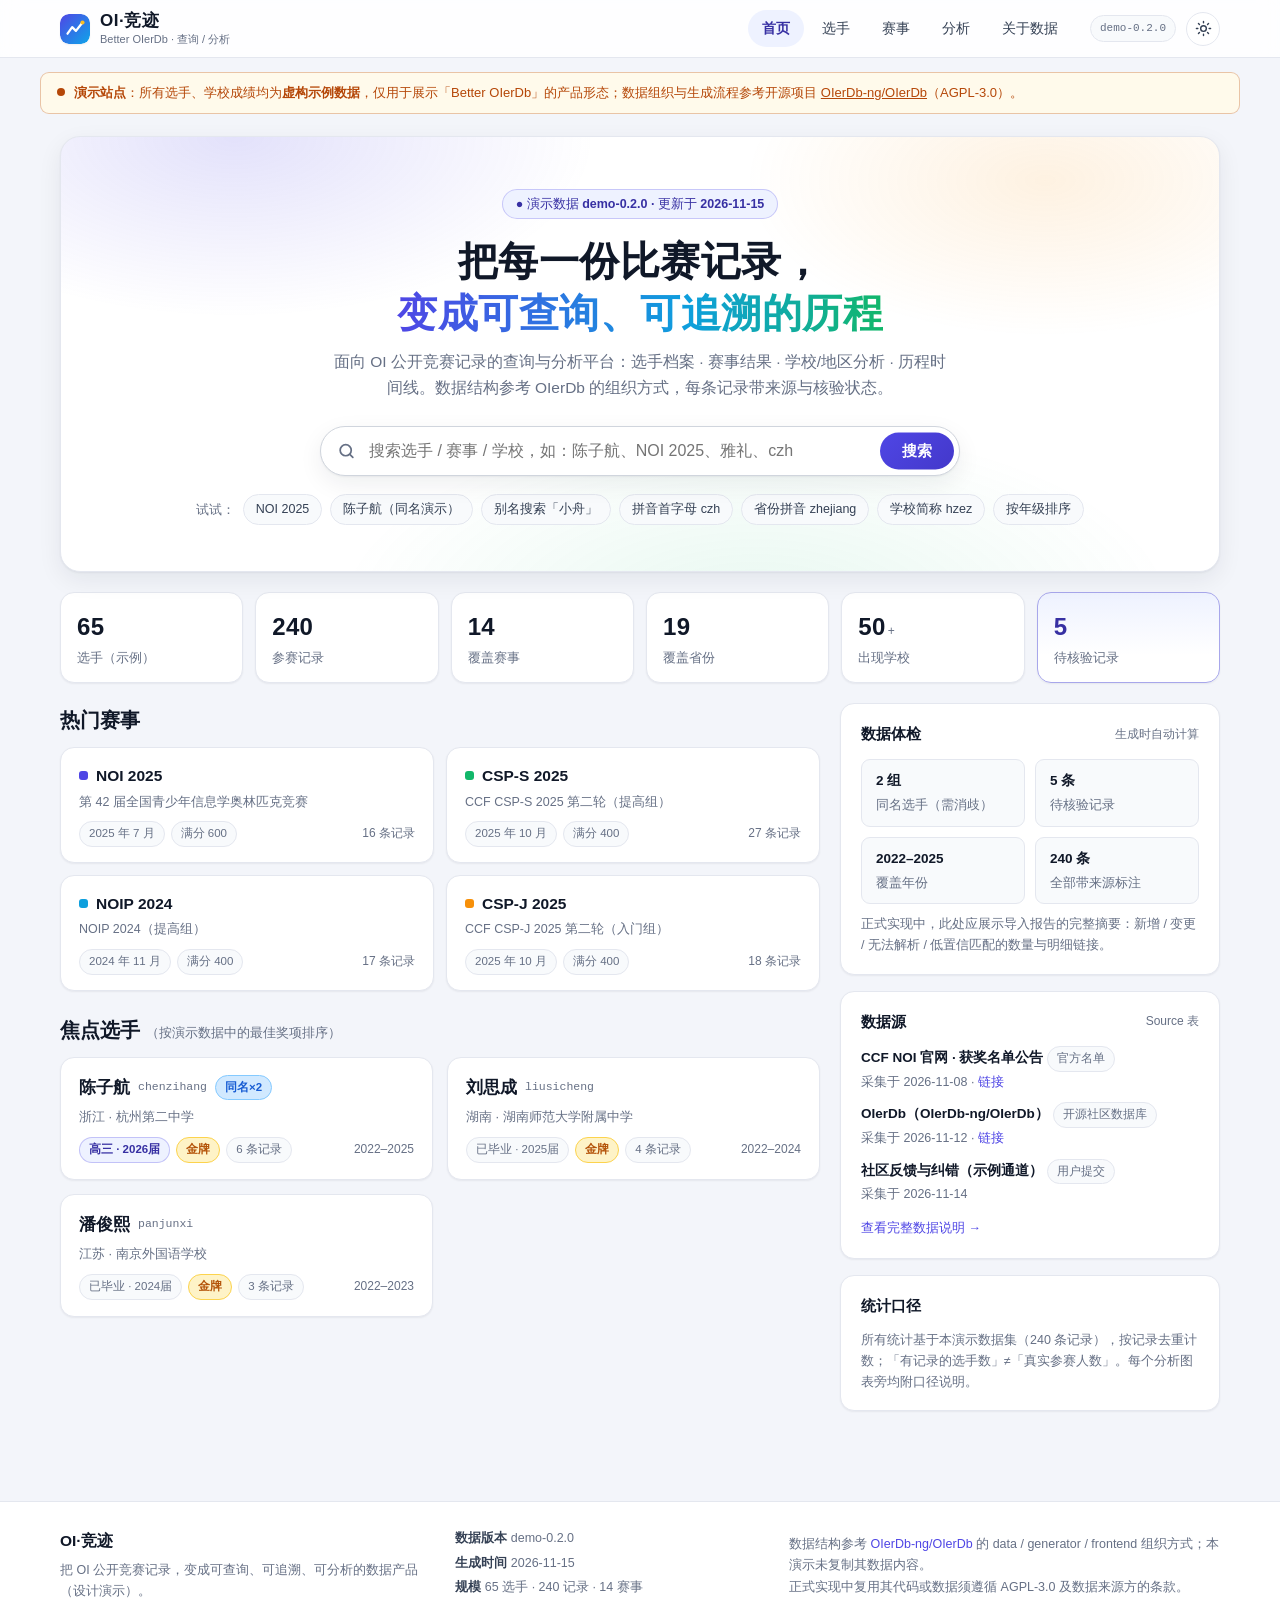
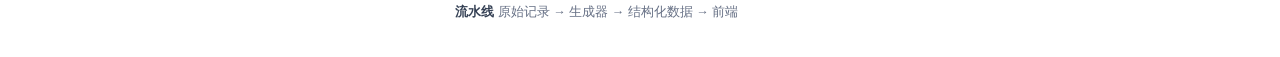
==== index.html @ b0ad38f4 "Build OI results search and analysis demo" ====
<!DOCTYPE html>
<html lang="zh-CN" data-theme="light">
<head>
<meta charset="UTF-8">
<meta name="viewport" content="width=device-width, initial-scale=1.0">
<title>OI·竞迹 — Better OIerDb 查询 / 分析演示</title>
<meta name="description" content="面向 OI 公开竞赛记录的查询与分析平台演示：选手档案、赛事结果、学校/地区分析、选手历程时间线。">
<link rel="stylesheet" href="assets/styles.css">
<link rel="icon" href="data:image/svg+xml,%3Csvg xmlns='http://www.w3.org/2000/svg' viewBox='0 0 32 32'%3E%3Crect width='32' height='32' rx='8' fill='%234338ca'/%3E%3Ctext x='16' y='22' font-size='15' font-family='sans-serif' font-weight='700' fill='white' text-anchor='middle'%3EOI%3C/text%3E%3C/svg%3E">
</head>
<body>

<header class="topbar">
  <div class="topbar-inner">
    <a class="brand" href="#/" aria-label="返回首页">
      <span class="brand-logo" aria-hidden="true">
        <svg viewBox="0 0 32 32" width="30" height="30">
          <rect width="32" height="32" rx="9" fill="url(#bg-grad)"></rect>
          <defs><linearGradient id="bg-grad" x1="0" y1="0" x2="1" y2="1">
            <stop offset="0" stop-color="#4f46e5"></stop><stop offset="1" stop-color="#0ea5e9"></stop>
          </linearGradient></defs>
          <path d="M8 21 L13 14 L17 18 L24 9" stroke="#fff" stroke-width="2.4" fill="none" stroke-linecap="round" stroke-linejoin="round"></path>
          <circle cx="24" cy="9" r="2.2" fill="#fbbf24"></circle>
        </svg>
      </span>
      <span class="brand-text">
        <b>OI·竞迹</b>
        <small>Better OIerDb · 查询 / 分析</small>
      </span>
    </a>
    <nav class="mainnav" id="mainnav" aria-label="主导航">
      <a href="#/" data-nav="home">首页</a>
      <a href="#/players" data-nav="players">选手</a>
      <a href="#/contests" data-nav="contests">赛事</a>
      <a href="#/analysis" data-nav="analysis">分析</a>
      <a href="#/about" data-nav="about">关于数据</a>
    </nav>
    <div class="top-actions">
      <span class="ver-chip" id="ver-chip" title="演示数据版本"></span>
      <button class="theme-toggle" id="theme-toggle" type="button" aria-label="切换深浅色主题" title="切换深浅色主题">
        <svg class="ic-sun" viewBox="0 0 24 24" width="17" height="17" fill="none" stroke="currentColor" stroke-width="2" stroke-linecap="round"><circle cx="12" cy="12" r="4"></circle><path d="M12 2v2M12 20v2M4.9 4.9l1.4 1.4M17.7 17.7l1.4 1.4M2 12h2M20 12h2M4.9 19.1l1.4-1.4M17.7 6.3l1.4-1.4"></path></svg>
        <svg class="ic-moon" viewBox="0 0 24 24" width="17" height="17" fill="none" stroke="currentColor" stroke-width="2" stroke-linecap="round" stroke-linejoin="round"><path d="M21 12.8A9 9 0 1 1 11.2 3a7 7 0 0 0 9.8 9.8z"></path></svg>
      </button>
    </div>
  </div>
</header>

<div class="demo-banner" role="note">
  <span class="demo-banner-dot" aria-hidden="true"></span>
  <span><b>演示站点</b>：所有选手、学校成绩均为<b>虚构示例数据</b>，仅用于展示「Better OIerDb」的产品形态；数据组织与生成流程参考开源项目
  <a href="https://github.com/OIerDb-ng/OIerDb" target="_blank" rel="noopener">OIerDb-ng/OIerDb</a>（AGPL-3.0）。</span>
</div>

<main id="view" tabindex="-1"></main>

<footer class="site-footer">
  <div class="footer-inner">
    <div class="footer-brand">
      <b>OI·竞迹</b>
      <p>把 OI 公开竞赛记录，变成可查询、可追溯、可分析的数据产品（设计演示）。</p>
    </div>
    <div class="footer-meta" id="footer-meta"></div>
    <div class="footer-note">
      数据结构参考 <a href="https://github.com/OIerDb-ng/OIerDb" target="_blank" rel="noopener">OIerDb-ng/OIerDb</a> 的
      data / generator / frontend 组织方式；本演示未复制其数据内容。<br>
      正式实现中复用其代码或数据须遵循 AGPL-3.0 及数据来源方的条款。
    </div>
  </div>
</footer>

<div id="toast" class="toast" role="status" aria-live="polite"></div>

<script src="assets/data.js"></script>
<script src="assets/app.js"></script>
</body>
</html>
---- assets/styles.css ----
/* ============================================================
   OI·竞迹 — styles.css
   设计系统：CSS 变量 + 浅色/深色主题
   ============================================================ */

:root {
  --bg: #f3f5fa;
  --bg-soft: #eceff7;
  --surface: #ffffff;
  --surface-2: #f8fafc;
  --ink: #101828;
  --ink-2: #344054;
  --muted: #667085;
  --line: #e4e7ef;
  --line-strong: #d0d5dd;

  --primary: #4f46e5;
  --primary-deep: #4338ca;
  --primary-soft: #eef2ff;
  --primary-ink: #3730a3;

  --ok: #067647;
  --ok-soft: #ecfdf3;
  --warn: #b54708;
  --warn-soft: #fffaeb;
  --danger: #b42318;
  --danger-soft: #fef3f2;

  --gold: #b45309;   --gold-bg: #fef3c7;   --gold-bd: #fcd34d;
  --silver: #475467; --silver-bg: #f2f4f7; --silver-bd: #d0d5dd;
  --bronze: #93370d; --bronze-bg: #ffedd5; --bronze-bd: #fdba74;
  --a1: #b42318;     --a1-bg: #fee4e2;     --a1-bd: #fda29b;
  --a2: #175cd3;     --a2-bg: #d1e9ff;     --a2-bd: #84caff;
  --a3: #475467;     --a3-bg: #f2f4f7;     --a3-bd: #d0d5dd;

  --t-noi: #4f46e5;
  --t-noip: #0e9fdd;
  --t-csps: #12b76a;
  --t-cspj: #f79009;

  --radius: 14px;
  --radius-sm: 9px;
  --shadow: 0 1px 2px rgba(16, 24, 40, .05), 0 8px 24px rgba(16, 24, 40, .07);
  --shadow-sm: 0 1px 2px rgba(16, 24, 40, .06);
  --font: -apple-system, BlinkMacSystemFont, "Segoe UI", "PingFang SC", "Hiragino Sans GB",
          "Microsoft YaHei", "Noto Sans CJK SC", "Source Han Sans SC", sans-serif;
  --mono: ui-monospace, SFMono-Regular, "SF Mono", Menlo, Consolas, "Liberation Mono", monospace;
}

[data-theme="dark"] {
  --bg: #0b1120;
  --bg-soft: #0e1526;
  --surface: #131c31;
  --surface-2: #182238;
  --ink: #e9eefb;
  --ink-2: #c6d0e4;
  --muted: #8b98b5;
  --line: #24304d;
  --line-strong: #33415f;

  --primary: #818cf8;
  --primary-deep: #6d7bf7;
  --primary-soft: #232d52;
  --primary-ink: #a5b4fc;

  --ok: #75e0a7;   --ok-soft: #14291e;
  --warn: #fdb022; --warn-soft: #2b2013;
  --danger: #fda29b; --danger-soft: #2e1a18;

  --gold: #fcd34d;   --gold-bg: #3a2c10;   --gold-bd: #6b4f16;
  --silver: #cbd5e1; --silver-bg: #24304d; --silver-bd: #3b4a6b;
  --bronze: #fdba74; --bronze-bg: #38240f; --bronze-bd: #6b4419;
  --a1: #fda29b;     --a1-bg: #3a1a17;     --a1-bd: #6b2f29;
  --a2: #84caff;     --a2-bg: #12283f;     --a2-bd: #1e4a72;
  --a3: #cbd5e1;     --a3-bg: #24304d;     --a3-bd: #3b4a6b;

  --shadow: 0 1px 2px rgba(0, 0, 0, .4), 0 8px 24px rgba(0, 0, 0, .35);
  --shadow-sm: 0 1px 2px rgba(0, 0, 0, .35);
}

* { box-sizing: border-box; }
html { scroll-behavior: smooth; }
body {
  margin: 0;
  font-family: var(--font);
  background: var(--bg);
  color: var(--ink);
  font-size: 15px;
  line-height: 1.65;
  -webkit-font-smoothing: antialiased;
}
a { color: var(--primary); text-decoration: none; }
a:hover { text-decoration: underline; }
h1, h2, h3, h4 { line-height: 1.3; margin: 0 0 .5em; color: var(--ink); }
p { margin: 0 0 .8em; }
::selection { background: var(--primary); color: #fff; }

/* ---------- 顶栏 ---------- */
.topbar {
  position: sticky; top: 0; z-index: 50;
  background: color-mix(in srgb, var(--surface) 86%, transparent);
  backdrop-filter: blur(10px);
  border-bottom: 1px solid var(--line);
}
.topbar-inner {
  max-width: 1200px; margin: 0 auto; padding: 10px 20px;
  display: flex; align-items: center; gap: 18px;
}
.brand { display: flex; align-items: center; gap: 10px; color: var(--ink); }
.brand:hover { text-decoration: none; }
.brand-logo svg { display: block; border-radius: 9px; box-shadow: var(--shadow-sm); }
.brand-text b { font-size: 17px; letter-spacing: .5px; display: block; line-height: 1.2; }
.brand-text small { color: var(--muted); font-size: 11px; display: block; line-height: 1.3; }
.mainnav { display: flex; gap: 4px; margin-left: auto; flex-wrap: wrap; }
.mainnav a {
  padding: 7px 14px; border-radius: 99px; color: var(--ink-2);
  font-size: 14px; font-weight: 500; transition: background .15s, color .15s;
}
.mainnav a:hover { background: var(--bg-soft); text-decoration: none; }
.mainnav a.active { background: var(--primary-soft); color: var(--primary-ink); font-weight: 600; }
.top-actions { display: flex; align-items: center; gap: 10px; }
.ver-chip {
  font-family: var(--mono); font-size: 11px; color: var(--muted);
  background: var(--surface-2); border: 1px solid var(--line);
  padding: 3px 9px; border-radius: 99px; white-space: nowrap;
}
.theme-toggle {
  display: grid; place-items: center; width: 34px; height: 34px;
  border-radius: 99px; border: 1px solid var(--line); background: var(--surface);
  color: var(--ink-2); cursor: pointer; transition: all .15s;
}
.theme-toggle:hover { border-color: var(--primary); color: var(--primary); }
[data-theme="light"] .ic-moon { display: none; }
[data-theme="dark"] .ic-sun { display: none; }

/* ---------- 演示横幅 ---------- */
.demo-banner {
  max-width: 1200px; margin: 14px auto 0; padding: 9px 16px;
  display: flex; align-items: baseline; gap: 9px;
  background: var(--warn-soft); color: var(--warn);
  border: 1px solid color-mix(in srgb, var(--warn) 30%, transparent);
  border-radius: var(--radius-sm); font-size: 13px;
}
.demo-banner b { font-weight: 650; }
.demo-banner a { color: inherit; text-decoration: underline; }
.demo-banner-dot {
  width: 8px; height: 8px; border-radius: 99px; background: var(--warn);
  flex: none; position: relative; top: -1px;
  animation: pulse 2s infinite;
}
@keyframes pulse {
  0%, 100% { opacity: 1; } 50% { opacity: .35; }
}

/* ---------- 布局 ---------- */
main { max-width: 1200px; margin: 0 auto; padding: 22px 20px 60px; min-height: 60vh; }
.view { animation: fadein .25s ease; }
@keyframes fadein { from { opacity: 0; transform: translateY(4px); } to { opacity: 1; transform: none; } }

.grid-2 { display: grid; grid-template-columns: 1fr 380px; gap: 20px; align-items: start; }
@media (max-width: 960px) { .grid-2 { grid-template-columns: 1fr; } }

.card {
  background: var(--surface); border: 1px solid var(--line);
  border-radius: var(--radius); box-shadow: var(--shadow-sm);
  padding: 18px 20px;
}
.card + .card { margin-top: 16px; }
.card-title {
  display: flex; align-items: center; justify-content: space-between; gap: 10px;
  font-size: 15px; font-weight: 650; margin-bottom: 12px;
}
.card-title .sub { font-size: 12px; color: var(--muted); font-weight: 400; }
.section-title { font-size: 20px; font-weight: 700; margin: 26px 0 14px; }
.section-title:first-child { margin-top: 4px; }

.muted { color: var(--muted); }
.small { font-size: 12.5px; }
.mono { font-family: var(--mono); }
.nowrap { white-space: nowrap; }

/* ---------- Hero ---------- */
.hero {
  position: relative; overflow: hidden;
  border-radius: 20px; padding: 52px 40px 46px;
  background:
    radial-gradient(600px 300px at 15% 0%, color-mix(in srgb, var(--primary) 16%, transparent), transparent 60%),
    radial-gradient(500px 260px at 85% 10%, color-mix(in srgb, var(--t-cspj) 12%, transparent), transparent 60%),
    radial-gradient(700px 320px at 60% 110%, color-mix(in srgb, var(--t-csps) 10%, transparent), transparent 60%),
    var(--surface);
  border: 1px solid var(--line);
  box-shadow: var(--shadow);
  text-align: center;
}
.hero-badge {
  display: inline-flex; align-items: center; gap: 7px;
  font-size: 12.5px; font-weight: 550; color: var(--primary-ink);
  background: var(--primary-soft); border: 1px solid color-mix(in srgb, var(--primary) 25%, transparent);
  border-radius: 99px; padding: 4px 13px; margin-bottom: 16px;
}
.hero h1 { font-size: clamp(26px, 4vw, 40px); letter-spacing: .5px; margin-bottom: 10px; }
.hero h1 .grad {
  background: linear-gradient(90deg, var(--primary), var(--t-noip) 60%, var(--t-csps));
  -webkit-background-clip: text; background-clip: text; color: transparent;
}
.hero .sub { color: var(--muted); font-size: 15.5px; max-width: 620px; margin: 0 auto 26px; }

.search-big { max-width: 640px; margin: 0 auto; position: relative; }
.search-big input {
  width: 100%; padding: 15px 122px 15px 48px;
  font-size: 16px; font-family: var(--font); color: var(--ink);
  background: var(--surface); border: 1.5px solid var(--line-strong);
  border-radius: 99px; outline: none; box-shadow: var(--shadow);
  transition: border-color .15s, box-shadow .15s;
}
.search-big input:focus {
  border-color: var(--primary);
  box-shadow: 0 0 0 4px color-mix(in srgb, var(--primary) 16%, transparent), var(--shadow);
}
.search-big .s-ic {
  position: absolute; left: 17px; top: 50%; transform: translateY(-50%);
  color: var(--muted); pointer-events: none; display: grid;
}
.search-big button {
  position: absolute; right: 6px; top: 50%; transform: translateY(-50%);
  padding: 9px 22px; border: 0; border-radius: 99px; cursor: pointer;
  background: linear-gradient(135deg, var(--primary), var(--primary-deep));
  color: #fff; font-size: 14.5px; font-weight: 600; font-family: var(--font);
  transition: filter .15s, transform .1s;
}
.search-big button:hover { filter: brightness(1.1); }
.search-big button:active { transform: translateY(-50%) scale(.97); }
.hero-chips { margin-top: 18px; display: flex; gap: 8px; justify-content: center; flex-wrap: wrap; }
.hero-chips .lbl { color: var(--muted); font-size: 13px; align-self: center; }

.chip {
  display: inline-flex; align-items: center; gap: 5px;
  padding: 4px 12px; border-radius: 99px; font-size: 12.5px; font-weight: 500;
  background: var(--surface-2); border: 1px solid var(--line); color: var(--ink-2);
  cursor: pointer; transition: all .15s; white-space: nowrap;
}
a.chip:hover, button.chip:hover { border-color: var(--primary); color: var(--primary); text-decoration: none; }
.chip.on { background: var(--primary-soft); border-color: var(--primary); color: var(--primary-ink); font-weight: 600; }

/* ---------- 统计条 ---------- */
.stats-strip {
  display: grid; grid-template-columns: repeat(6, 1fr); gap: 12px; margin: 20px 0 4px;
}
@media (max-width: 900px) { .stats-strip { grid-template-columns: repeat(3, 1fr); } }
@media (max-width: 520px) { .stats-strip { grid-template-columns: repeat(2, 1fr); } }
.stat {
  background: var(--surface); border: 1px solid var(--line); border-radius: var(--radius);
  padding: 14px 16px; box-shadow: var(--shadow-sm);
}
.stat .v { font-size: 24px; font-weight: 750; letter-spacing: .3px; color: var(--ink); font-variant-numeric: tabular-nums; }
.stat .v small { font-size: 12px; color: var(--muted); font-weight: 400; margin-left: 2px; }
.stat .k { font-size: 12.5px; color: var(--muted); margin-top: 1px; }
.stat.hl { border-color: color-mix(in srgb, var(--primary) 40%, var(--line)); background: linear-gradient(180deg, var(--primary-soft), var(--surface) 70%); }
.stat.hl .v { color: var(--primary-ink); }

/* ---------- 徽章 ---------- */
.badge {
  display: inline-flex; align-items: center; gap: 4px;
  font-size: 11.5px; font-weight: 600; padding: 2px 9px;
  border-radius: 99px; border: 1px solid; line-height: 1.7; white-space: nowrap;
}
.badge.gold   { color: var(--gold);   background: var(--gold-bg);   border-color: var(--gold-bd); }
.badge.silver { color: var(--silver); background: var(--silver-bg); border-color: var(--silver-bd); }
.badge.bronze { color: var(--bronze); background: var(--bronze-bg); border-color: var(--bronze-bd); }
.badge.a1 { color: var(--a1); background: var(--a1-bg); border-color: var(--a1-bd); }
.badge.a2 { color: var(--a2); background: var(--a2-bg); border-color: var(--a2-bd); }
.badge.a3 { color: var(--a3); background: var(--a3-bg); border-color: var(--a3-bd); }
.badge.type { color: var(--muted); background: var(--surface-2); border-color: var(--line); font-weight: 500; }
.badge.ok   { color: var(--ok);   background: var(--ok-soft);   border-color: color-mix(in srgb, var(--ok) 35%, transparent); }
.badge.warn { color: var(--warn); background: var(--warn-soft); border-color: color-mix(in srgb, var(--warn) 40%, transparent); }
.badge.dup  { color: var(--a2); background: var(--a2-bg); border-color: var(--a2-bd); }
.badge.prov { color: var(--primary-ink); background: var(--primary-soft); border-color: color-mix(in srgb, var(--primary) 30%, transparent); }

/* ---------- 选手卡片 ---------- */
.people-grid { display: grid; grid-template-columns: repeat(auto-fill, minmax(272px, 1fr)); gap: 14px; }
.pcard {
  display: block; background: var(--surface); border: 1px solid var(--line);
  border-radius: var(--radius); padding: 16px 18px; color: var(--ink);
  box-shadow: var(--shadow-sm); transition: all .16s; position: relative;
}
a.pcard:hover {
  text-decoration: none; border-color: var(--primary);
  box-shadow: 0 4px 14px color-mix(in srgb, var(--primary) 18%, transparent);
  transform: translateY(-2px);
}
.pcard .nm { font-size: 17px; font-weight: 700; display: flex; align-items: center; gap: 8px; flex-wrap: wrap; }
.pcard .py { color: var(--muted); font-size: 11.5px; font-family: var(--mono); font-weight: 400; }
.pcard .meta { color: var(--muted); font-size: 13px; margin: 4px 0 10px; }
.pcard .row { display: flex; align-items: center; gap: 6px; flex-wrap: wrap; }
.pcard .yrs { font-size: 12px; color: var(--muted); margin-left: auto; font-variant-numeric: tabular-nums; }

/* ---------- 工具条 ---------- */
.toolbar {
  display: flex; gap: 10px; align-items: center; flex-wrap: wrap;
  background: var(--surface); border: 1px solid var(--line);
  border-radius: var(--radius); padding: 12px 14px; margin-bottom: 16px;
  box-shadow: var(--shadow-sm); position: sticky; top: 62px; z-index: 20;
}
.toolbar .grow { flex: 1; min-width: 180px; }
.toolbar input[type="search"], .toolbar input[type="text"], .toolbar select {
  padding: 8px 13px; border: 1px solid var(--line-strong); border-radius: var(--radius-sm);
  background: var(--surface-2); color: var(--ink); font-size: 14px; font-family: var(--font);
  outline: none; transition: border-color .15s, box-shadow .15s; width: 100%;
}
.toolbar select { width: auto; cursor: pointer; }
.toolbar input:focus, .toolbar select:focus {
  border-color: var(--primary);
  box-shadow: 0 0 0 3px color-mix(in srgb, var(--primary) 15%, transparent);
}
.toolbar .count { font-size: 12.5px; color: var(--muted); white-space: nowrap; }

.btn {
  display: inline-flex; align-items: center; gap: 6px;
  padding: 8px 15px; border-radius: var(--radius-sm); cursor: pointer;
  font-size: 13.5px; font-weight: 600; font-family: var(--font);
  border: 1px solid var(--line-strong); background: var(--surface); color: var(--ink-2);
  transition: all .15s; white-space: nowrap;
}
.btn:hover { border-color: var(--primary); color: var(--primary); }
.btn.primary {
  background: linear-gradient(135deg, var(--primary), var(--primary-deep));
  border-color: transparent; color: #fff;
}
.btn.primary:hover { filter: brightness(1.1); color: #fff; }
.btn svg { flex: none; }

/* ---------- 提示条 ---------- */
.callout {
  display: flex; gap: 10px; align-items: flex-start;
  border-radius: var(--radius-sm); padding: 11px 15px; font-size: 13.5px;
  border: 1px solid; margin-bottom: 14px;
}
.callout .ic { flex: none; margin-top: 2px; }
.callout.info { background: var(--primary-soft); border-color: color-mix(in srgb, var(--primary) 28%, transparent); color: var(--primary-ink); }
.callout.warn { background: var(--warn-soft); border-color: color-mix(in srgb, var(--warn) 35%, transparent); color: var(--warn); }
.callout.ok   { background: var(--ok-soft); border-color: color-mix(in srgb, var(--ok) 30%, transparent); color: var(--ok); }
.callout a { color: inherit; text-decoration: underline; }

/* ---------- 表格 ---------- */
.table-wrap {
  background: var(--surface); border: 1px solid var(--line);
  border-radius: var(--radius); box-shadow: var(--shadow-sm);
  overflow: auto; max-height: 70vh;
}
table.tbl { width: 100%; border-collapse: collapse; font-size: 14px; min-width: 640px; }
.tbl thead th {
  position: sticky; top: 0; z-index: 5;
  background: var(--surface-2); color: var(--muted);
  font-size: 12px; font-weight: 650; text-transform: none; letter-spacing: .3px;
  text-align: left; padding: 10px 14px; border-bottom: 1px solid var(--line);
  white-space: nowrap; user-select: none;
}
.tbl thead th.sortable { cursor: pointer; }
.tbl thead th.sortable:hover { color: var(--primary); }
.tbl thead th .arr { font-size: 10px; margin-left: 3px; color: var(--primary); }
.tbl tbody td { padding: 9px 14px; border-bottom: 1px solid var(--line); vertical-align: middle; }
.tbl tbody tr:last-child td { border-bottom: 0; }
.tbl tbody tr { transition: background .12s; }
.tbl tbody tr:hover { background: var(--surface-2); }
.tbl .num { font-variant-numeric: tabular-nums; text-align: right; }
.tbl .nm-cell { font-weight: 600; white-space: nowrap; }
.rank-pill {
  display: inline-grid; place-items: center; min-width: 26px; height: 24px; padding: 0 6px;
  border-radius: 7px; font-weight: 700; font-size: 12.5px; font-variant-numeric: tabular-nums;
  background: var(--surface-2); border: 1px solid var(--line); color: var(--ink-2);
}
.rank-pill.r1 { background: var(--gold-bg); border-color: var(--gold-bd); color: var(--gold); }
.rank-pill.r2 { background: var(--silver-bg); border-color: var(--silver-bd); color: var(--silver); }
.rank-pill.r3 { background: var(--bronze-bg); border-color: var(--bronze-bd); color: var(--bronze); }

/* ---------- 选手档案页 ---------- */
.crumb { font-size: 13px; color: var(--muted); margin-bottom: 14px; display: flex; gap: 6px; align-items: center; flex-wrap: wrap; }
.crumb a { color: var(--muted); }
.crumb a:hover { color: var(--primary); }

.profile-head {
  background:
    radial-gradient(500px 200px at 90% 0%, color-mix(in srgb, var(--primary) 12%, transparent), transparent 60%),
    var(--surface);
  border: 1px solid var(--line); border-radius: 20px;
  padding: 26px 30px; box-shadow: var(--shadow);
  display: flex; gap: 22px; align-items: flex-start; flex-wrap: wrap;
}
.avatar {
  width: 68px; height: 68px; border-radius: 18px; flex: none;
  display: grid; place-items: center; font-size: 26px; font-weight: 800; color: #fff;
  background: linear-gradient(135deg, var(--primary), var(--t-noip));
  box-shadow: var(--shadow-sm); letter-spacing: 1px;
}
.profile-head .info { flex: 1; min-width: 240px; }
.profile-head h1 { font-size: 27px; margin-bottom: 2px; display: flex; align-items: center; gap: 10px; flex-wrap: wrap; }
.profile-head .alias { color: var(--muted); font-size: 13px; }
.profile-head .tags { display: flex; gap: 7px; flex-wrap: wrap; margin-top: 10px; }
.profile-stats { display: flex; gap: 26px; flex-wrap: wrap; align-self: center; }
.pstat { text-align: center; }
.pstat .v { font-size: 22px; font-weight: 750; color: var(--ink); font-variant-numeric: tabular-nums; }
.pstat .v small { font-size: 12px; color: var(--muted); font-weight: 400; }
.pstat .k { font-size: 12px; color: var(--muted); }

/* ---------- 时间线 ---------- */
.timeline { position: relative; margin: 6px 0 0 8px; padding-left: 26px; }
.timeline::before {
  content: ""; position: absolute; left: 7px; top: 6px; bottom: 6px; width: 2px;
  background: linear-gradient(180deg, var(--primary), color-mix(in srgb, var(--primary) 15%, var(--line)));
  border-radius: 2px;
}
.tl-year {
  position: relative; font-size: 13px; font-weight: 750; color: var(--primary-ink);
  margin: 18px 0 10px; letter-spacing: .5px;
}
.tl-year::before {
  content: ""; position: absolute; left: -25px; top: 6px;
  width: 12px; height: 12px; border-radius: 99px;
  background: var(--surface); border: 3px solid var(--primary);
}
.tl-year:first-child { margin-top: 2px; }
.tl-item {
  position: relative; background: var(--surface); border: 1px solid var(--line);
  border-radius: var(--radius); padding: 13px 17px; margin-bottom: 10px;
  box-shadow: var(--shadow-sm); transition: all .15s;
}
.tl-item:hover { border-color: color-mix(in srgb, var(--primary) 45%, var(--line)); }
.tl-item::before {
  content: ""; position: absolute; left: -23px; top: 20px;
  width: 8px; height: 8px; border-radius: 99px; background: var(--line-strong);
}
.tl-item.top::before { background: var(--gold); box-shadow: 0 0 0 3px var(--gold-bg); }
.tl-item .l1 { display: flex; align-items: center; gap: 8px; flex-wrap: wrap; }
.tl-item .cname { font-weight: 700; font-size: 15px; }
.tl-item .l1 .sp { margin-left: auto; font-size: 12px; color: var(--muted); }
.tl-item .l2 { display: flex; gap: 14px; flex-wrap: wrap; margin-top: 6px; font-size: 13px; color: var(--ink-2); }
.tl-item .l2 b { font-variant-numeric: tabular-nums; color: var(--ink); }
.tl-item .l3 { margin-top: 7px; display: flex; gap: 6px; align-items: center; flex-wrap: wrap; font-size: 12px; color: var(--muted); }
.tl-item .note-line {
  margin-top: 8px; padding: 7px 11px; border-radius: 8px; font-size: 12.5px;
  background: var(--warn-soft); color: var(--warn); border: 1px dashed color-mix(in srgb, var(--warn) 45%, transparent);
}
.type-dot { width: 9px; height: 9px; border-radius: 3px; display: inline-block; flex: none; }
.type-dot.NOI { background: var(--t-noi); } .type-dot.NOIP { background: var(--t-noip); }
.type-dot.CSP-S { background: var(--t-csps); } .type-dot.CSP-J { background: var(--t-cspj); }

/* ---------- 赛事卡片 ---------- */
.contest-groups { display: grid; gap: 18px; }
.contest-grid { display: grid; grid-template-columns: repeat(auto-fill, minmax(255px, 1fr)); gap: 12px; }
.ccard {
  display: block; background: var(--surface); border: 1px solid var(--line);
  border-radius: var(--radius); padding: 15px 18px; color: var(--ink);
  box-shadow: var(--shadow-sm); transition: all .16s;
}
a.ccard:hover { text-decoration: none; border-color: var(--primary); transform: translateY(-2px); box-shadow: var(--shadow); }
.ccard .t { display: flex; align-items: center; gap: 8px; font-weight: 700; font-size: 15.5px; }
.ccard .full { color: var(--muted); font-size: 12.5px; margin: 3px 0 9px; }
.ccard .row { display: flex; gap: 6px; align-items: center; flex-wrap: wrap; }
.ccard .cnt { margin-left: auto; font-size: 12px; color: var(--muted); font-variant-numeric: tabular-nums; }

/* ---------- 图表 ---------- */
.bars { display: grid; gap: 9px; }
.bar-row { display: grid; grid-template-columns: 150px 1fr 56px; gap: 12px; align-items: center; font-size: 13.5px; }
.bar-row .lb { color: var(--ink-2); text-align: right; overflow: hidden; text-overflow: ellipsis; white-space: nowrap; }
.bar-row .lb a { color: var(--ink-2); font-weight: 550; }
.bar-row .lb a:hover { color: var(--primary); }
.bar-track { height: 20px; background: var(--bg-soft); border-radius: 6px; overflow: hidden; position: relative; }
.bar-fill {
  height: 100%; width: 0; border-radius: 6px;
  background: linear-gradient(90deg, color-mix(in srgb, var(--primary) 75%, var(--t-noip)), var(--primary));
  transition: width .9s cubic-bezier(.22, .8, .36, 1);
}
.bar-fill.c-noi { background: linear-gradient(90deg, #6366f1, var(--t-noi)); }
.bar-fill.c-noip { background: linear-gradient(90deg, #38bdf8, var(--t-noip)); }
.bar-fill.c-csps { background: linear-gradient(90deg, #34d399, var(--t-csps)); }
.bar-fill.c-cspj { background: linear-gradient(90deg, #fbbf24, var(--t-cspj)); }
.bar-row .vl { font-weight: 700; font-variant-numeric: tabular-nums; color: var(--ink); }
.bar-row .vl small { font-weight: 400; color: var(--muted); }
@media (max-width: 640px) { .bar-row { grid-template-columns: 96px 1fr 48px; } }

.legend { display: flex; gap: 14px; flex-wrap: wrap; font-size: 12.5px; color: var(--muted); margin: 4px 0 12px; }
.legend .li { display: inline-flex; align-items: center; gap: 6px; }
.legend .sw { width: 11px; height: 11px; border-radius: 3.5px; }

.stacked-row { display: grid; grid-template-columns: 110px 1fr; gap: 12px; align-items: center; margin-bottom: 9px; font-size: 13px; }
.stacked-track { display: flex; height: 22px; border-radius: 6px; overflow: hidden; background: var(--bg-soft); }
.stacked-seg { height: 100%; width: 0; transition: width .9s cubic-bezier(.22, .8, .36, 1); }
.stacked-seg:hover { filter: brightness(1.12); }
.seg-gold { background: linear-gradient(180deg, #fcd34d, #f59e0b); }
.seg-silver { background: linear-gradient(180deg, #cbd5e1, #94a3b8); }
.seg-bronze { background: linear-gradient(180deg, #fdba74, #ea8c3f); }
.seg-a1 { background: linear-gradient(180deg, #fda29b, #f0685c); }
.seg-a2 { background: linear-gradient(180deg, #84caff, #4aa3f0); }
.seg-a3 { background: linear-gradient(180deg, #cbd5e1, #98a2b3); }

.svg-chart { width: 100%; height: auto; display: block; }
.svg-chart text { font-family: var(--font); }

.metric-toggle { display: inline-flex; border: 1px solid var(--line-strong); border-radius: 99px; overflow: hidden; background: var(--surface-2); }
.metric-toggle button {
  border: 0; background: transparent; padding: 6px 15px; cursor: pointer;
  font-size: 13px; font-family: var(--font); color: var(--muted); font-weight: 550; transition: all .15s;
}
.metric-toggle button.on { background: var(--primary); color: #fff; }

/* ---------- Tab ---------- */
.tabs { display: flex; gap: 6px; margin-bottom: 16px; flex-wrap: wrap; }
.tabs button {
  padding: 8px 18px; border-radius: 99px; cursor: pointer; font-size: 14px; font-weight: 600;
  border: 1px solid var(--line); background: var(--surface); color: var(--ink-2);
  font-family: var(--font); transition: all .15s;
}
.tabs button:hover { border-color: var(--primary); color: var(--primary); }
.tabs button.on { background: var(--primary); border-color: var(--primary); color: #fff; box-shadow: var(--shadow-sm); }

/* ---------- 关于页 / 数据模型图 ---------- */
.model-diagram { display: grid; gap: 10px; }
.model-stage {
  display: flex; align-items: center; gap: 14px;
  background: var(--surface-2); border: 1px solid var(--line);
  border-radius: var(--radius-sm); padding: 12px 16px;
}
.model-stage .n {
  width: 30px; height: 30px; flex: none; border-radius: 9px; display: grid; place-items: center;
  background: var(--primary-soft); color: var(--primary-ink); font-weight: 800; font-size: 14px;
}
.model-stage .t b { display: block; font-size: 14px; }
.model-stage .t span { font-size: 12.5px; color: var(--muted); }
.model-arrow { text-align: center; color: var(--muted); font-size: 15px; line-height: 1; margin: -4px 0; }

.kv-grid { display: grid; grid-template-columns: repeat(auto-fill, minmax(230px, 1fr)); gap: 10px; }
.kv {
  background: var(--surface-2); border: 1px solid var(--line); border-radius: var(--radius-sm);
  padding: 10px 14px; font-size: 13px;
}
.kv b { display: block; font-size: 13.5px; margin-bottom: 2px; }
.kv span { color: var(--muted); }

.src-card { border: 1px solid var(--line); border-radius: var(--radius-sm); padding: 13px 16px; background: var(--surface-2); }
.src-card + .src-card { margin-top: 10px; }
.src-card .t { display: flex; gap: 8px; align-items: center; flex-wrap: wrap; font-weight: 650; font-size: 14px; }
.src-card .d { font-size: 12.5px; color: var(--muted); margin-top: 5px; }

.dl-cols { display: grid; grid-template-columns: 1fr 1fr; gap: 16px; }
@media (max-width: 760px) { .dl-cols { grid-template-columns: 1fr; } }
.dl-list { margin: 0; padding-left: 20px; font-size: 14px; color: var(--ink-2); }
.dl-list li { margin-bottom: 7px; }
.dl-list.no li::marker { color: var(--danger); }
.dl-list.yes li::marker { color: var(--ok); }

/* ---------- 空状态 / 页脚 / Toast ---------- */
.empty { text-align: center; padding: 54px 20px; color: var(--muted); }
.empty .big { font-size: 38px; margin-bottom: 8px; opacity: .5; }
.empty b { color: var(--ink-2); }

.site-footer { border-top: 1px solid var(--line); background: var(--surface); margin-top: 30px; }
.footer-inner {
  max-width: 1200px; margin: 0 auto; padding: 26px 20px 34px;
  display: grid; grid-template-columns: 1.2fr 1fr 1.4fr; gap: 26px;
}
@media (max-width: 860px) { .footer-inner { grid-template-columns: 1fr; gap: 18px; } }
.footer-brand b { font-size: 15.5px; }
.footer-brand p, .footer-note { font-size: 12.5px; color: var(--muted); margin: 6px 0 0; line-height: 1.7; }
.footer-meta { font-size: 12.5px; color: var(--muted); display: grid; gap: 4px; align-content: start; }
.footer-meta b { color: var(--ink-2); }

.toast {
  position: fixed; left: 50%; bottom: 30px; transform: translateX(-50%) translateY(20px);
  background: var(--ink); color: var(--bg); padding: 10px 20px; border-radius: 99px;
  font-size: 13.5px; font-weight: 550; box-shadow: var(--shadow);
  opacity: 0; pointer-events: none; transition: all .3s; z-index: 100; max-width: 86vw;
}
.toast.show { opacity: 1; transform: translateX(-50%) translateY(0); }

/* ---------- 杂项 ---------- */
.pill-row { display: flex; gap: 7px; flex-wrap: wrap; }
.split { display: flex; align-items: center; justify-content: space-between; gap: 12px; flex-wrap: wrap; }
hr.sep { border: 0; border-top: 1px solid var(--line); margin: 18px 0; }
.school-hist { display: flex; gap: 8px; flex-wrap: wrap; align-items: center; }
.school-hist .sh {
  display: inline-flex; align-items: center; gap: 7px; font-size: 13px;
  background: var(--surface-2); border: 1px solid var(--line); border-radius: 99px; padding: 5px 13px;
}
.school-hist .sh .st { font-size: 11px; color: var(--muted); }
.school-hist .arr { color: var(--muted); }
.backtop { display: none; }
@media (max-width: 640px) {
  main { padding: 16px 12px 50px; }
  .hero { padding: 36px 18px 32px; }
  .profile-head { padding: 20px; }
  .toolbar { position: static; }
  .topbar-inner { padding: 8px 12px; gap: 10px; }
  .brand-text small { display: none; }
  .ver-chip { display: none; }
}

/* ---- 年级 / 届别 徽标 ---- */
.badge.grade { color: var(--primary-ink); background: var(--primary-soft); border-color: color-mix(in srgb, var(--primary) 28%, transparent); font-weight: 600; }
.badge.grade.grad { color: var(--muted); background: var(--surface-2); border-color: var(--line); font-weight: 500; }

/* ---- 省份 / 学校 实体命中 chips ---- */
.entity-hits { display: flex; flex-wrap: wrap; gap: 8px; margin: 0 0 14px; }
.entity-hits .chip {
  display: inline-flex; align-items: center; gap: 6px; padding: 6px 11px; border-radius: 999px;
  border: 1px solid var(--line); background: var(--surface); color: var(--ink); font-size: 13px; text-decoration: none;
  transition: border-color .15s, background .15s, transform .15s;
}
.entity-hits .chip:hover { border-color: var(--primary); background: var(--primary-soft); transform: translateY(-1px); }
.entity-hits .chip .py { font-family: var(--mono, ui-monospace, monospace); font-size: 11.5px; color: var(--muted); }
.entity-hits .chip .n { font-size: 11.5px; color: var(--muted); padding-left: 6px; border-left: 1px solid var(--line); }
.entity-hits .chip.prov { border-color: color-mix(in srgb, var(--primary) 35%, transparent); }

/* Province / school autocomplete suggestions */
.entity-autocomplete { position: relative; width: 100%; }
.autocomplete-menu {
  position: absolute; z-index: 80; top: calc(100% + 5px); left: 0; right: 0;
  max-height: 280px; overflow-y: auto; padding: 5px;
  background: var(--surface); border: 1px solid var(--line-strong); border-radius: 10px;
  box-shadow: var(--shadow); 
}
.autocomplete-menu[hidden] { display: none; }
.suggestion {
  width: 100%; display: flex; align-items: center; justify-content: space-between; gap: 12px;
  padding: 8px 10px; border: 0; border-radius: 7px; background: transparent; color: var(--ink);
  font: inherit; text-align: left; cursor: pointer;
}
.suggestion:hover, .suggestion:focus { background: var(--primary-soft); outline: none; }
.suggestion small { color: var(--muted); font-size: 11px; white-space: nowrap; }
.more-results { display: flex; margin: 16px auto 28px; }
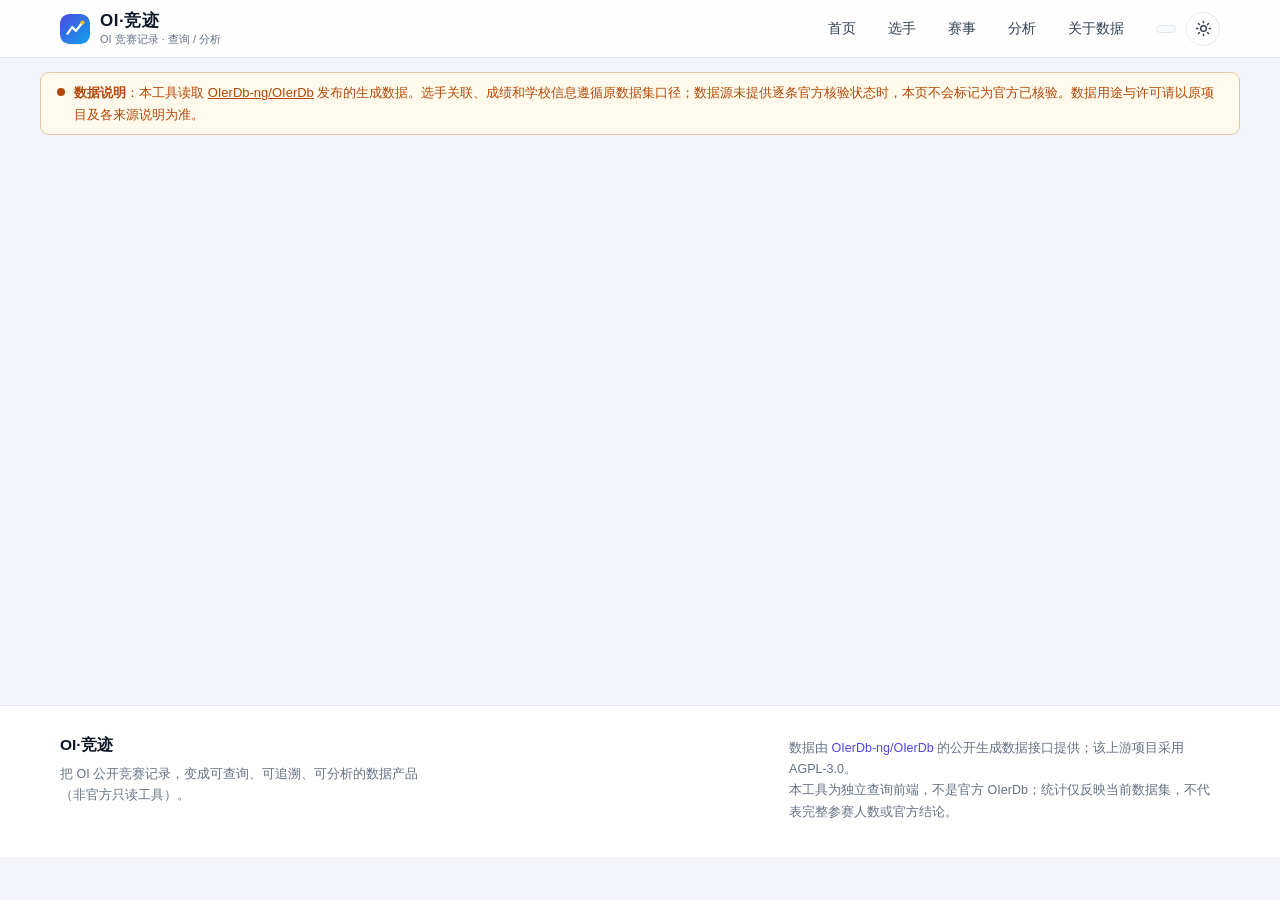
==== commit 978e03f5: "Load live OIerDb data for production" ====
--- a/index.html
+++ b/index.html
@@ -3,8 +3,8 @@
 <head>
 <meta charset="UTF-8">
 <meta name="viewport" content="width=device-width, initial-scale=1.0">
-<title>OI·竞迹 — Better OIerDb 查询 / 分析演示</title>
-<meta name="description" content="面向 OI 公开竞赛记录的查询与分析平台演示：选手档案、赛事结果、学校/地区分析、选手历程时间线。">
+<title>OI·竞迹 — OIer 数据查询与分析</title>
+<meta name="description" content="面向 OI 公开竞赛记录的查询与分析平台：选手档案、赛事结果、学校/地区分析、选手历程时间线。">
 <link rel="stylesheet" href="assets/styles.css">
 <link rel="icon" href="data:image/svg+xml,%3Csvg xmlns='http://www.w3.org/2000/svg' viewBox='0 0 32 32'%3E%3Crect width='32' height='32' rx='8' fill='%234338ca'/%3E%3Ctext x='16' y='22' font-size='15' font-family='sans-serif' font-weight='700' fill='white' text-anchor='middle'%3EOI%3C/text%3E%3C/svg%3E">
 </head>
@@ -25,7 +25,7 @@
       </span>
       <span class="brand-text">
         <b>OI·竞迹</b>
-        <small>Better OIerDb · 查询 / 分析</small>
+        <small>OI 竞赛记录 · 查询 / 分析</small>
       </span>
     </a>
     <nav class="mainnav" id="mainnav" aria-label="主导航">
@@ -36,7 +36,7 @@
       <a href="#/about" data-nav="about">关于数据</a>
     </nav>
     <div class="top-actions">
-      <span class="ver-chip" id="ver-chip" title="演示数据版本"></span>
+      <span class="ver-chip" id="ver-chip" title="OIerDb 数据版本"></span>
       <button class="theme-toggle" id="theme-toggle" type="button" aria-label="切换深浅色主题" title="切换深浅色主题">
         <svg class="ic-sun" viewBox="0 0 24 24" width="17" height="17" fill="none" stroke="currentColor" stroke-width="2" stroke-linecap="round"><circle cx="12" cy="12" r="4"></circle><path d="M12 2v2M12 20v2M4.9 4.9l1.4 1.4M17.7 17.7l1.4 1.4M2 12h2M20 12h2M4.9 19.1l1.4-1.4M17.7 6.3l1.4-1.4"></path></svg>
         <svg class="ic-moon" viewBox="0 0 24 24" width="17" height="17" fill="none" stroke="currentColor" stroke-width="2" stroke-linecap="round" stroke-linejoin="round"><path d="M21 12.8A9 9 0 1 1 11.2 3a7 7 0 0 0 9.8 9.8z"></path></svg>
@@ -47,8 +47,7 @@
 
 <div class="demo-banner" role="note">
   <span class="demo-banner-dot" aria-hidden="true"></span>
-  <span><b>演示站点</b>：所有选手、学校成绩均为<b>虚构示例数据</b>，仅用于展示「Better OIerDb」的产品形态；数据组织与生成流程参考开源项目
-  <a href="https://github.com/OIerDb-ng/OIerDb" target="_blank" rel="noopener">OIerDb-ng/OIerDb</a>（AGPL-3.0）。</span>
+  <span><b>数据说明</b>：本工具读取 <a href="https://github.com/OIerDb-ng/OIerDb" target="_blank" rel="noopener">OIerDb-ng/OIerDb</a> 发布的生成数据。选手关联、成绩和学校信息遵循原数据集口径；数据源未提供逐条官方核验状态时，本页不会标记为官方已核验。数据用途与许可请以原项目及各来源说明为准。</span>
 </div>
 
 <main id="view" tabindex="-1"></main>
@@ -57,13 +56,12 @@
   <div class="footer-inner">
     <div class="footer-brand">
       <b>OI·竞迹</b>
-      <p>把 OI 公开竞赛记录，变成可查询、可追溯、可分析的数据产品（设计演示）。</p>
+      <p>把 OI 公开竞赛记录，变成可查询、可追溯、可分析的数据产品（非官方只读工具）。</p>
     </div>
     <div class="footer-meta" id="footer-meta"></div>
     <div class="footer-note">
-      数据结构参考 <a href="https://github.com/OIerDb-ng/OIerDb" target="_blank" rel="noopener">OIerDb-ng/OIerDb</a> 的
-      data / generator / frontend 组织方式；本演示未复制其数据内容。<br>
-      正式实现中复用其代码或数据须遵循 AGPL-3.0 及数据来源方的条款。
+      数据由 <a href="https://github.com/OIerDb-ng/OIerDb" target="_blank" rel="noopener">OIerDb-ng/OIerDb</a> 的公开生成数据接口提供；该上游项目采用 AGPL-3.0。<br>
+      本工具为独立查询前端，不是官方 OIerDb；统计仅反映当前数据集，不代表完整参赛人数或官方结论。
     </div>
   </div>
 </footer>
